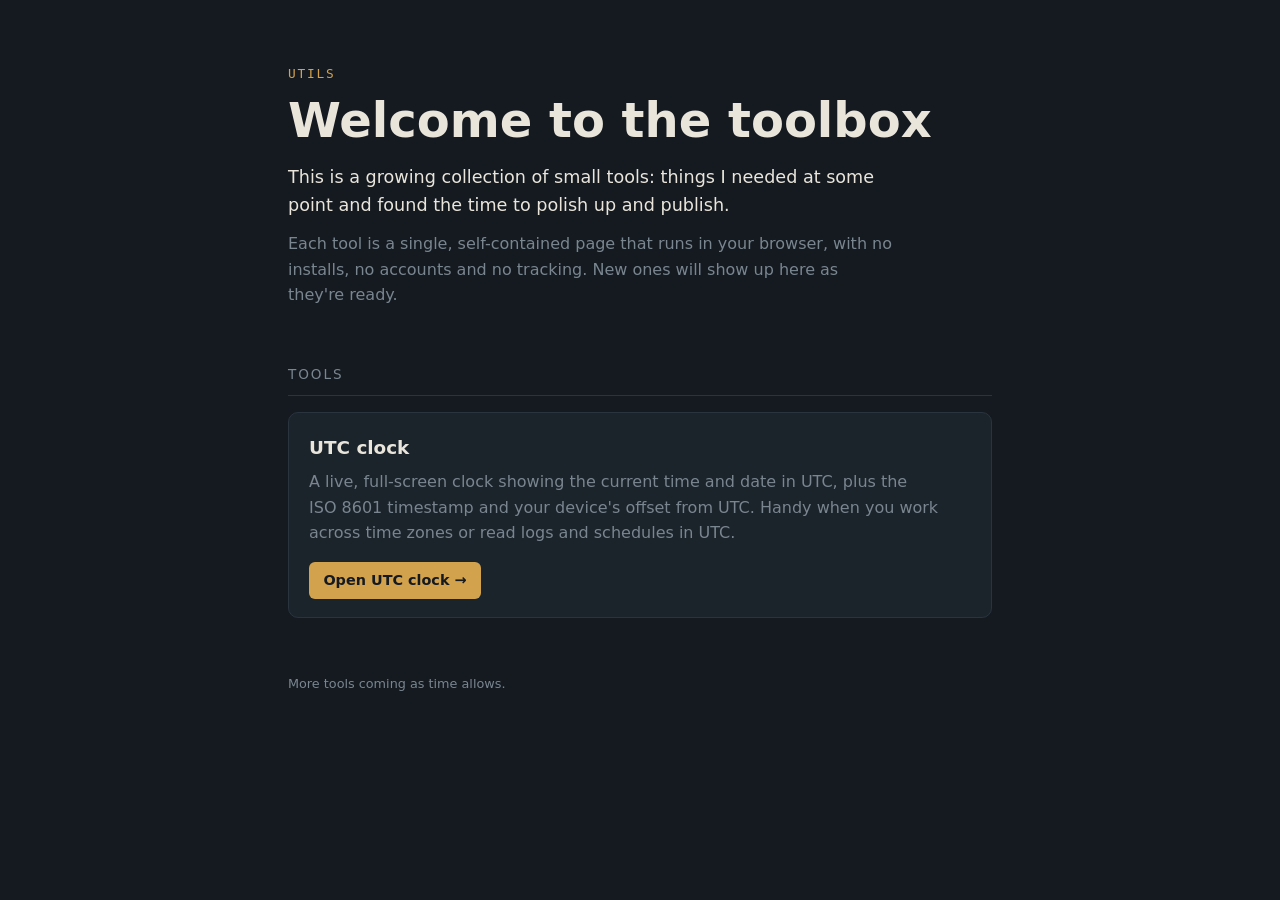
==== index.html @ d4b7398d "Enahncements and organization steps" ====
<!DOCTYPE html>
<html lang="en">
<head>
<meta charset="utf-8">
<meta name="viewport" content="width=device-width, initial-scale=1">
<title>Utils toolbox</title>
<meta name="description" content="A small toolbox of browser-based utilities.">
<link rel="stylesheet" href="assets/css/base.css">
<link rel="stylesheet" href="assets/css/home.css">
</head>
<body>
  <main class="wrap">
    <p class="eyebrow mono">Utils</p>
    <h1>Welcome to the toolbox</h1>
    <p class="intro">
      This is a growing collection of small tools: things I needed at some point
      and found the time to polish up and publish.
    </p>
    <p class="lede">
      Each tool is a single, self-contained page that runs in your browser,
      with no installs, no accounts and no tracking. New ones will show up here as they're ready.
    </p>

    <h2 id="tools">Tools</h2>
    <ul class="tools">
      <!-- To add a tool: copy this <li>, then update the id, text and link. -->
      <li class="tool" id="utc-clock">
        <h3>UTC clock</h3>
        <p>
          A live, full-screen clock showing the current time and date in UTC,
          plus the ISO&nbsp;8601 timestamp and your device's offset from UTC.
          Handy when you work across time zones or read logs and schedules in UTC.
        </p>
        <a class="button" href="tools/utc-clock/index.html">Open UTC clock &rarr;</a>
      </li>
    </ul>

    <footer>More tools coming as time allows.</footer>
  </main>
</body>
</html>
---- assets/css/base.css ----
/* ==========================================================================
   base.css — shared by every page in the toolbox.
   Holds the design tokens, a minimal reset and shared components.
   Page-specific styles live next to each page (see README).
   ========================================================================== */

/* ---- Design tokens ------------------------------------------------------ */
:root {
  --ground: #141a20;   /* page background */
  --panel: #1b232b;    /* raised surfaces (cards) */
  --line: #2a343e;     /* borders and dividers */
  --ink: #e9e5db;      /* primary text */
  --ink-dim: #79858f;  /* secondary text */
  --mark: #d3a24c;     /* accent */

  --font-sans: system-ui, -apple-system, "Segoe UI", Roboto, sans-serif;
  --font-mono: ui-monospace, "SF Mono", SFMono-Regular, Menlo, Consolas, monospace;

  --radius-sm: 6px;
  --radius-md: 10px;
}

/* ---- Reset -------------------------------------------------------------- */
*, *::before, *::after { box-sizing: border-box; }
html { -webkit-text-size-adjust: 100%; }
body {
  margin: 0;
  background: var(--ground);
  color: var(--ink);
  font-family: var(--font-sans);
  line-height: 1.6;
}

/* ---- Utilities ---------------------------------------------------------- */
.mono { font-family: var(--font-mono); }

/* ---- Shared components -------------------------------------------------- */

/* Back link shown at the top-left of every tool page. */
.back {
  position: fixed;
  top: 1rem;
  left: 1rem;
  color: var(--ink-dim);
  text-decoration: none;
  font-size: 0.85rem;
  letter-spacing: 0.05em;
  padding: 0.4rem 0.7rem;
  border: 1px solid var(--line);
  border-radius: var(--radius-sm);
}
.back:hover { color: var(--mark); border-color: var(--mark); }
.back:focus-visible { outline: 2px solid var(--ink); outline-offset: 2px; }

/* Primary action button. */
.button {
  display: inline-block;
  color: var(--ground);
  background: var(--mark);
  text-decoration: none;
  font-weight: 600;
  font-size: 0.9rem;
  padding: 0.45rem 0.9rem;
  border-radius: var(--radius-sm);
}
.button:hover { filter: brightness(1.1); }
.button:focus-visible { outline: 2px solid var(--ink); outline-offset: 2px; }
---- assets/css/home.css ----
/* ==========================================================================
   home.css — styles for the welcome page (index.html) only.
   Requires base.css.
   ========================================================================== */

.wrap {
  max-width: 46rem;
  margin: 0 auto;
  padding: 4rem 1rem 3rem;
}

/* ---- Header ------------------------------------------------------------- */
.eyebrow {
  font-size: 0.8rem;
  letter-spacing: 0.14em;
  text-transform: uppercase;
  color: var(--mark);
  margin: 0 0 0.6rem;
}
h1 {
  font-size: clamp(2rem, 7vw, 3rem);
  line-height: 1.1;
  font-weight: 600;
  margin: 0 0 1rem;
}
.intro {
  font-size: 1.1rem;
  margin: 0 0 0.75rem;
  max-width: 38rem;
}
.lede {
  color: var(--ink-dim);
  margin: 0;
  max-width: 38rem;
}

/* ---- Tools list --------------------------------------------------------- */
h2 {
  font-size: 0.85rem;
  letter-spacing: 0.14em;
  text-transform: uppercase;
  color: var(--ink-dim);
  font-weight: 500;
  margin: 3.5rem 0 1rem;
  padding-bottom: 0.6rem;
  border-bottom: 1px solid var(--line);
}
.tools {
  list-style: none;
  margin: 0;
  padding: 0;
  display: grid;
  gap: 1rem;
}
.tool {
  background: var(--panel);
  border: 1px solid var(--line);
  border-radius: var(--radius-md);
  padding: 1.25rem 1.25rem 1.1rem;
}
.tool h3 {
  margin: 0 0 0.4rem;
  font-size: 1.15rem;
  font-weight: 600;
}
.tool p {
  margin: 0 0 1rem;
  color: var(--ink-dim);
}

/* ---- Footer ------------------------------------------------------------- */
footer {
  margin-top: 3.5rem;
  font-size: 0.8rem;
  color: var(--ink-dim);
}
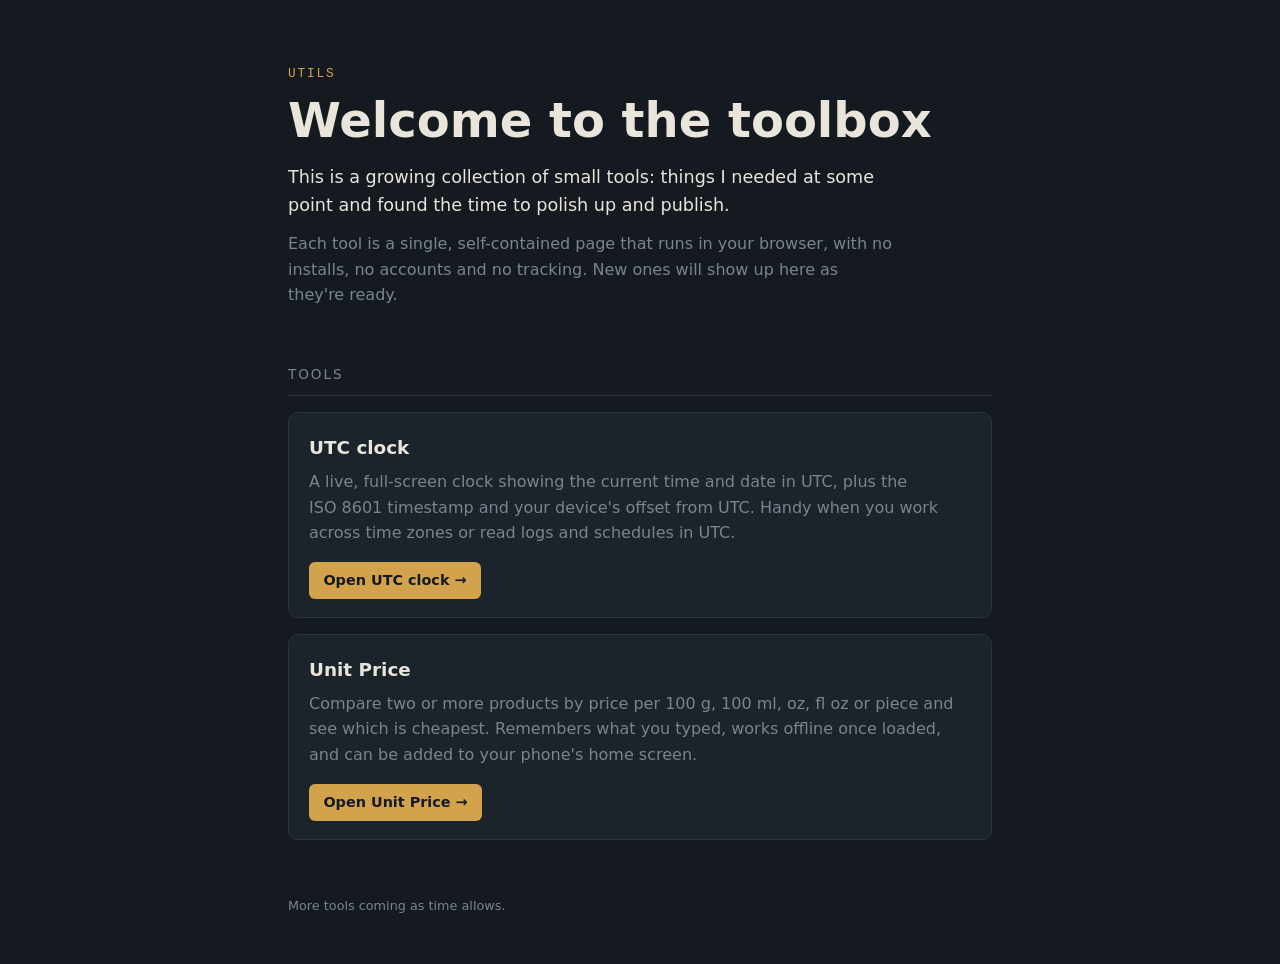
==== commit 0f148d84: "Adds the Unit Price tool" ====
--- a/index.html
+++ b/index.html
@@ -33,6 +33,15 @@
         </p>
         <a class="button" href="tools/utc-clock/index.html">Open UTC clock &rarr;</a>
       </li>
+      <li class="tool" id="unit-price">
+        <h3>Unit Price</h3>
+        <p>
+          Compare two or more products by price per 100&nbsp;g, 100&nbsp;ml, oz, fl&nbsp;oz
+          or piece and see which is cheapest. Remembers what you typed, works offline
+          once loaded, and can be added to your phone's home screen.
+        </p>
+        <a class="button" href="tools/unit-price/index.html">Open Unit Price &rarr;</a>
+      </li>
     </ul>
 
     <footer>More tools coming as time allows.</footer>
--- a/assets/css/base.css
+++ b/assets/css/base.css
@@ -12,6 +12,8 @@
   --ink: #e9e5db;      /* primary text */
   --ink-dim: #79858f;  /* secondary text */
   --mark: #d3a24c;     /* accent */
+  --mark-soft: rgba(211, 162, 76, 0.12); /* accent tint for highlighted surfaces */
+  --danger: #f28b82;   /* errors and warnings */
 
   --font-sans: system-ui, -apple-system, "Segoe UI", Roboto, sans-serif;
   --font-mono: ui-monospace, "SF Mono", SFMono-Regular, Menlo, Consolas, monospace;
